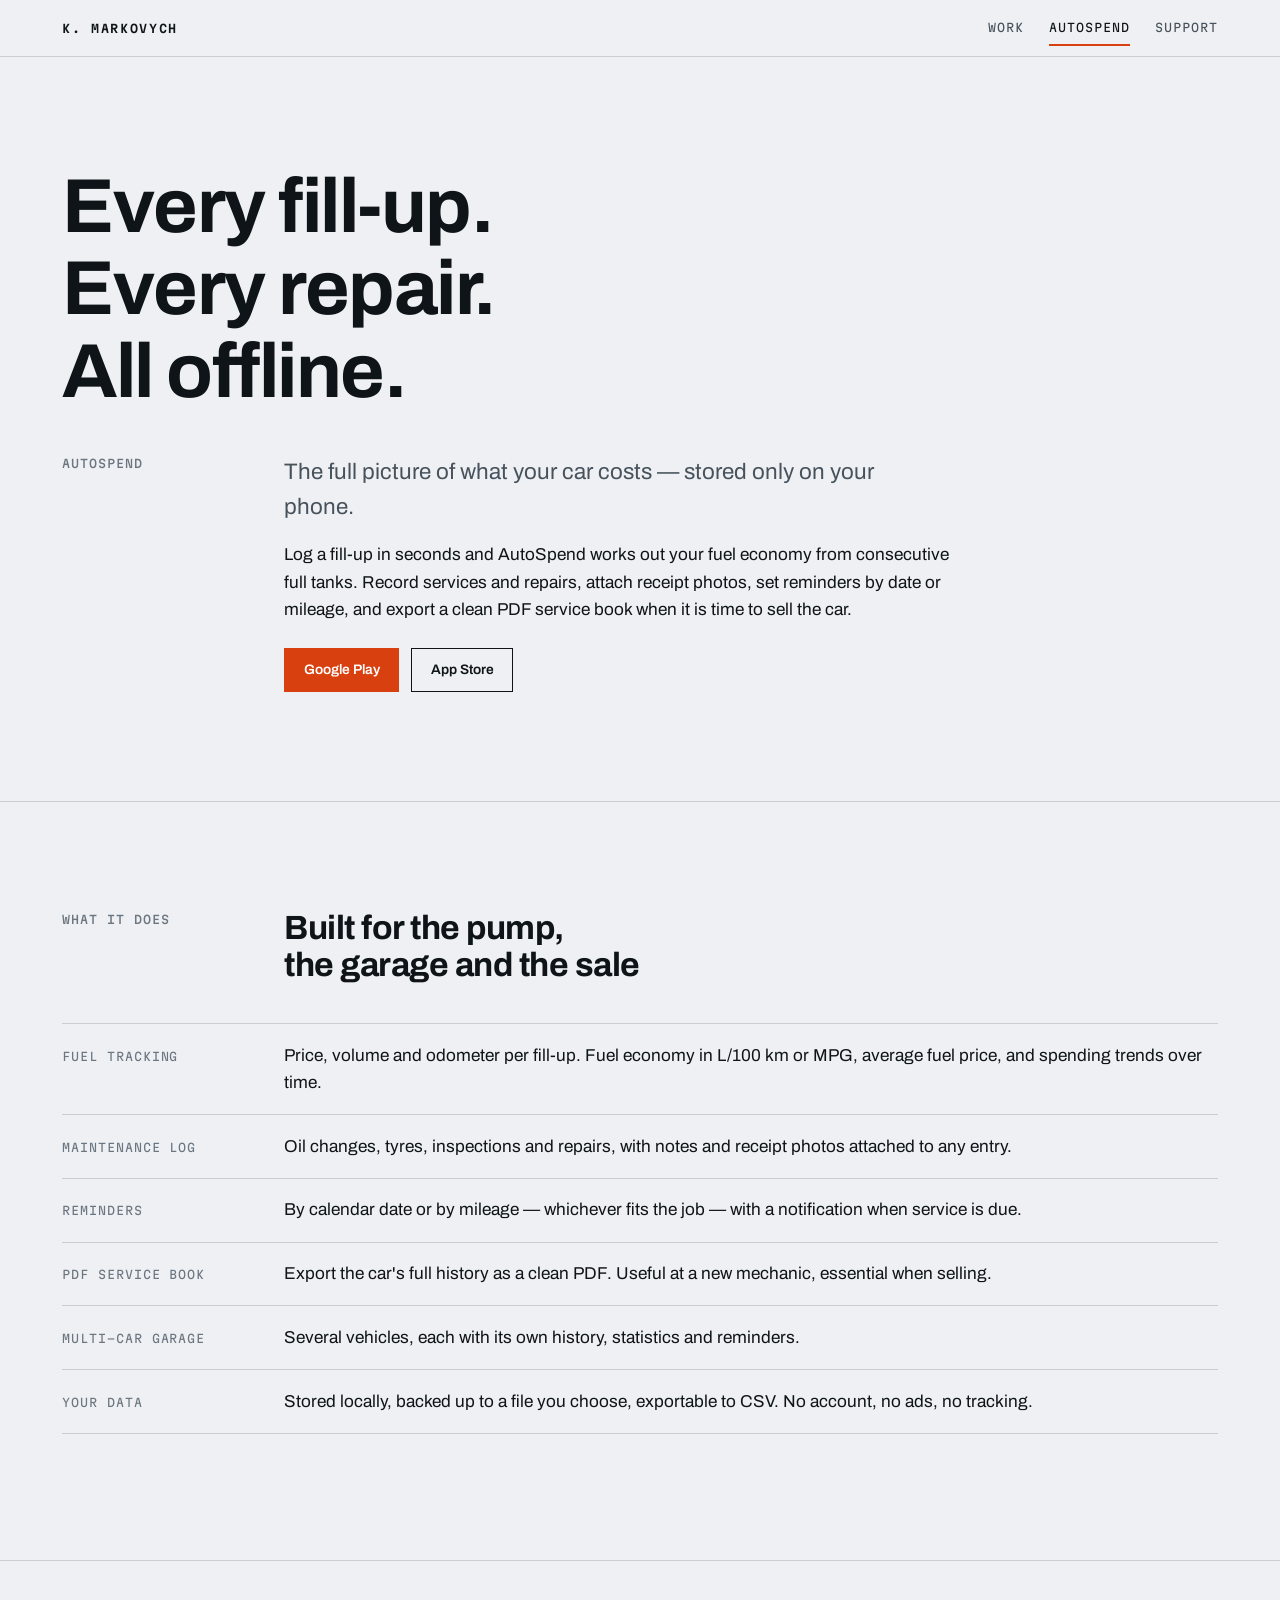
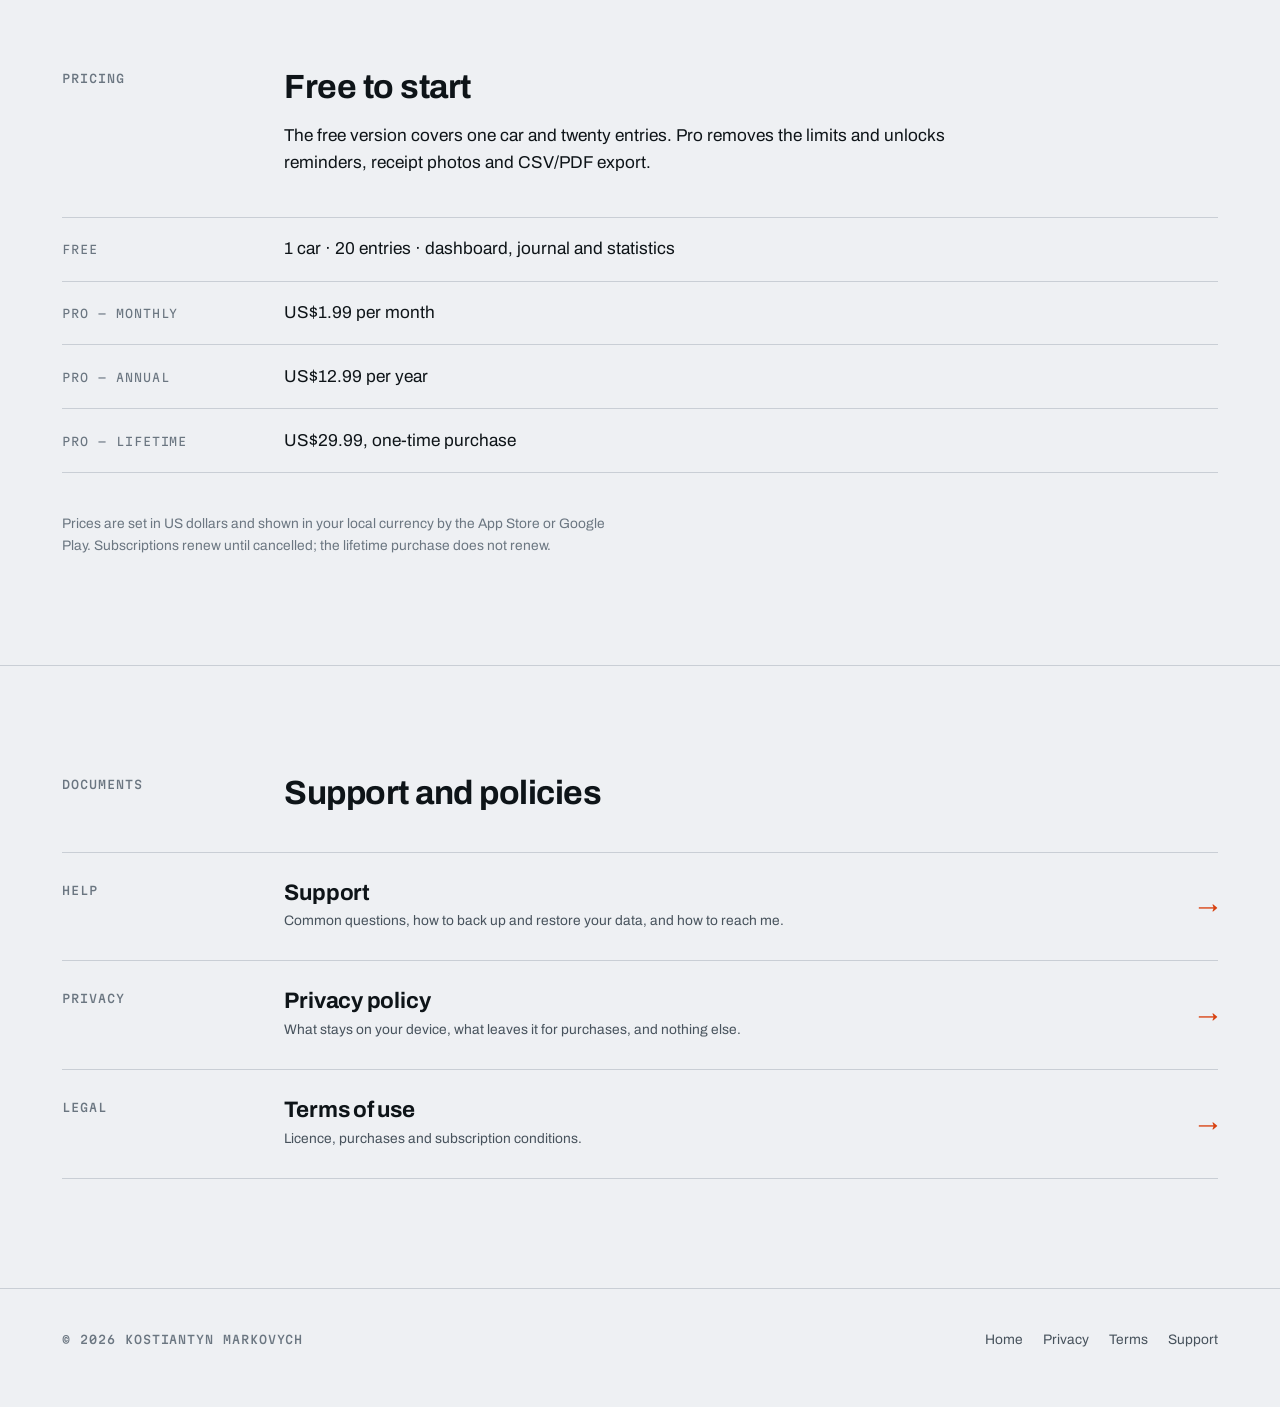
==== autospend/index.html @ b4be246a "feat: kmarkovych.com — сайт на GitHub Pages Дизайн-система «Datasheet» (assets/site.css), головна з " ====
<!doctype html>
<html lang="en">
<head>
<meta charset="utf-8">
<meta name="viewport" content="width=device-width, initial-scale=1">
<title>AutoSpend — offline car maintenance log</title>
<meta name="description" content="Log fuel, service and repairs offline. Fuel economy, reminders by date or mileage, receipt photos and a PDF service book. No account, no ads.">
<link rel="canonical" href="https://kmarkovych.com/autospend/">
<meta property="og:title" content="AutoSpend — offline car maintenance log">
<meta property="og:description" content="Fuel economy, service reminders and a PDF service book. Everything stays on your device.">
<meta property="og:type" content="website">
<meta property="og:url" content="https://kmarkovych.com/autospend/">
<link rel="preconnect" href="https://fonts.googleapis.com">
<link rel="preconnect" href="https://fonts.gstatic.com" crossorigin>
<link href="https://fonts.googleapis.com/css2?family=Archivo:wght@400;600;700&family=Martian+Mono:wght@500;600&display=swap" rel="stylesheet">
<link rel="icon" href="/assets/favicon.svg" type="image/svg+xml">
<link rel="stylesheet" href="/assets/site.css">
</head>
<body>
<a class="skip" href="#main">Skip to content</a>

<header class="site-head">
  <div class="wrap">
    <a class="brand" href="/">K. Markovych</a>
    <nav class="site-nav" aria-label="Main">
      <a href="/#work">Work</a>
      <a href="/autospend/" aria-current="page">AutoSpend</a>
      <a href="/autospend/support/">Support</a>
    </nav>
  </div>
</header>

<main id="main">
  <section aria-labelledby="intro">
    <div class="wrap stack-lg">
      <h1 id="intro">Every fill-up.<br>Every repair.<br>All offline.</h1>
      <div class="row">
        <p class="mono">AutoSpend</p>
        <div class="stack">
          <p class="lede">The full picture of what your car costs — stored only on your phone.</p>
          <p>Log a fill-up in seconds and AutoSpend works out your fuel economy from consecutive full tanks. Record services and repairs, attach receipt photos, set reminders by date or mileage, and export a clean PDF service book when it is time to sell the car.</p>
          <div class="btns" style="margin-top:1.5rem">
            <a class="btn btn--signal" href="https://play.google.com/store/apps/details?id=com.kmarkovych.autospend">Google Play</a>
            <a class="btn" href="https://apps.apple.com/app/id6759174528">App Store</a>
          </div>
        </div>
      </div>
    </div>
  </section>

  <section aria-labelledby="feat-h">
    <div class="wrap stack-lg">
      <div class="row">
        <p class="mono">What it does</p>
        <h2 id="feat-h">Built for the pump,<br>the garage and the sale</h2>
      </div>
      <dl class="spec">
        <div>
          <dt>Fuel tracking</dt>
          <dd>Price, volume and odometer per fill-up. Fuel economy in L/100 km or MPG, average fuel price, and spending trends over time.</dd>
        </div>
        <div>
          <dt>Maintenance log</dt>
          <dd>Oil changes, tyres, inspections and repairs, with notes and receipt photos attached to any entry.</dd>
        </div>
        <div>
          <dt>Reminders</dt>
          <dd>By calendar date or by mileage — whichever fits the job — with a notification when service is due.</dd>
        </div>
        <div>
          <dt>PDF service book</dt>
          <dd>Export the car's full history as a clean PDF. Useful at a new mechanic, essential when selling.</dd>
        </div>
        <div>
          <dt>Multi-car garage</dt>
          <dd>Several vehicles, each with its own history, statistics and reminders.</dd>
        </div>
        <div>
          <dt>Your data</dt>
          <dd>Stored locally, backed up to a file you choose, exportable to CSV. No account, no ads, no tracking.</dd>
        </div>
      </dl>
    </div>
  </section>

  <section aria-labelledby="price-h">
    <div class="wrap stack-lg">
      <div class="row">
        <p class="mono">Pricing</p>
        <div class="stack">
          <h2 id="price-h">Free to start</h2>
          <p>The free version covers one car and twenty entries. Pro removes the limits and unlocks reminders, receipt photos and CSV/PDF export.</p>
        </div>
      </div>
      <dl class="spec">
        <div><dt>Free</dt><dd>1 car · 20 entries · dashboard, journal and statistics</dd></div>
        <div><dt>Pro — monthly</dt><dd>US$1.99 per month</dd></div>
        <div><dt>Pro — annual</dt><dd>US$12.99 per year</dd></div>
        <div><dt>Pro — lifetime</dt><dd>US$29.99, one-time purchase</dd></div>
      </dl>
      <p style="color:var(--ink-3);font-size:var(--text-sm)">Prices are set in US dollars and shown in your local currency by the App Store or Google Play. Subscriptions renew until cancelled; the lifetime purchase does not renew.</p>
    </div>
  </section>

  <section aria-labelledby="links-h">
    <div class="wrap stack-lg">
      <div class="row">
        <p class="mono">Documents</p>
        <h2 id="links-h">Support and policies</h2>
      </div>
      <div>
        <a class="entry" href="/autospend/support/">
          <span class="mono">Help</span>
          <span><h3>Support</h3><p>Common questions, how to back up and restore your data, and how to reach me.</p></span>
          <span class="go" aria-hidden="true">→</span>
        </a>
        <a class="entry" href="/autospend/privacy/">
          <span class="mono">Privacy</span>
          <span><h3>Privacy policy</h3><p>What stays on your device, what leaves it for purchases, and nothing else.</p></span>
          <span class="go" aria-hidden="true">→</span>
        </a>
        <a class="entry" href="/autospend/terms/">
          <span class="mono">Legal</span>
          <span><h3>Terms of use</h3><p>Licence, purchases and subscription conditions.</p></span>
          <span class="go" aria-hidden="true">→</span>
        </a>
      </div>
    </div>
  </section>
</main>

<footer class="site-foot">
  <div class="wrap">
    <p class="mono">© 2026 Kostiantyn Markovych</p>
    <nav aria-label="Footer">
      <a href="/">Home</a>
      <a href="/autospend/privacy/">Privacy</a>
      <a href="/autospend/terms/">Terms</a>
      <a href="/autospend/support/">Support</a>
    </nav>
  </div>
</footer>
</body>
</html>
---- assets/site.css ----
/*
  kmarkovych.com — «Datasheet»: технічний специфікаційний аркуш.
  Строга сітка, хайрлайни замість карток, моно-мітки для метаданих,
  один сигнальний акцент. Токени — тут, сторінки лише композують.
*/

:root {
  /* Ground / ink: холодний технічний папір, не крем */
  --paper: #eef0f3;
  --paper-2: #e5e8ec;
  --ink: #0e1418;
  --ink-2: #47525c;
  --ink-3: #6b7681;
  --rule: #c9ced5;
  --rule-strong: #9aa3ad;
  --signal: #d8410f;
  --signal-ink: #ffffff;

  --measure: 68ch;
  --gap: clamp(1rem, 0.6rem + 1.6vw, 2rem);
  --pad-x: clamp(1.25rem, 0.5rem + 3vw, 4rem);
  --section: clamp(3.5rem, 2rem + 6vw, 7rem);

  --text-xs: 0.72rem;
  --text-sm: 0.86rem;
  --text-base: clamp(1rem, 0.96rem + 0.2vw, 1.075rem);
  --text-lg: clamp(1.15rem, 1rem + 0.6vw, 1.4rem);
  --text-h2: clamp(1.5rem, 1.2rem + 1.4vw, 2.1rem);
  --text-h1: clamp(2.15rem, 1.1rem + 4.6vw, 5rem);

  --dur: 180ms;
  --ease: cubic-bezier(0.16, 1, 0.3, 1);

  color-scheme: light dark;
}

@media (prefers-color-scheme: dark) {
  :root {
    --paper: #0d1114;
    --paper-2: #141a1f;
    --ink: #e8ecef;
    --ink-2: #a3adb6;
    --ink-3: #7d8791;
    --rule: #2a3238;
    --rule-strong: #3d474f;
    --signal: #ff5a24;
  }
}

*, *::before, *::after { box-sizing: border-box; }

html { -webkit-text-size-adjust: 100%; }

body {
  margin: 0;
  overflow-wrap: break-word;
  background: var(--paper);
  color: var(--ink);
  font-family: Archivo, "Helvetica Neue", Arial, sans-serif;
  font-size: var(--text-base);
  line-height: 1.6;
  font-synthesis-weight: none;
}

/* Браузерні поверхні теж належать системі */
::selection { background: var(--signal); color: var(--signal-ink); }
:focus-visible {
  outline: 2px solid var(--signal);
  outline-offset: 3px;
}
::-webkit-scrollbar { width: 12px; height: 12px; }
::-webkit-scrollbar-track { background: var(--paper-2); }
::-webkit-scrollbar-thumb { background: var(--rule-strong); }

a { color: inherit; text-underline-offset: 0.22em; text-decoration-thickness: 1px; }
a:hover { text-decoration-color: var(--signal); }

img { max-width: 100%; height: auto; display: block; }

.wrap {
  width: min(100%, 78rem);
  margin-inline: auto;
  padding-inline: var(--pad-x);
}

.mono {
  font-family: "Martian Mono", ui-monospace, SFMono-Regular, Menlo, monospace;
  font-size: var(--text-xs);
  letter-spacing: 0.08em;
  text-transform: uppercase;
  color: var(--ink-3);
  font-weight: 500;
}

/* ── Шапка ──────────────────────────────────────────────── */
.site-head {
  border-bottom: 1px solid var(--rule);
  position: sticky;
  top: 0;
  background: color-mix(in srgb, var(--paper) 88%, transparent);
  backdrop-filter: blur(8px);
  z-index: 10;
}
.site-head .wrap {
  display: flex;
  align-items: center;
  justify-content: space-between;
  flex-wrap: wrap;
  gap: 0.5rem var(--gap);
  min-height: 3.5rem;
  padding-block: 0.5rem;
}
.brand {
  font-family: "Martian Mono", ui-monospace, monospace;
  font-size: var(--text-xs);
  letter-spacing: 0.14em;
  text-transform: uppercase;
  text-decoration: none;
  font-weight: 600;
  color: var(--ink);
}
.site-nav { display: flex; flex-wrap: wrap; gap: 0.25rem clamp(0.75rem, 2vw, 1.75rem); min-width: 0; }
.site-nav a {
  font-family: "Martian Mono", ui-monospace, monospace;
  font-size: var(--text-xs);
  letter-spacing: 0.08em;
  text-transform: uppercase;
  text-decoration: none;
  color: var(--ink-2);
  padding-block: 0.5rem;
  border-bottom: 2px solid transparent;
  white-space: nowrap;
  transition: color var(--dur) var(--ease), border-color var(--dur) var(--ease);
}
.site-nav a:hover,
.site-nav a[aria-current="page"] { color: var(--ink); border-bottom-color: var(--signal); }

/* ── Типографіка сторінок ───────────────────────────────── */
h1, h2, h3 { line-height: 1.08; letter-spacing: -0.02em; margin: 0; font-weight: 700; }
h1 { font-size: var(--text-h1); }
h2 { font-size: var(--text-h2); letter-spacing: -0.015em; }
h3 { font-size: var(--text-lg); letter-spacing: -0.01em; }

p { margin: 0; max-width: var(--measure); }
.lede { font-size: var(--text-lg); color: var(--ink-2); max-width: 46ch; }

main section { padding-block: var(--section); border-bottom: 1px solid var(--rule); }
main section:last-of-type { border-bottom: 0; }

/* Заголовок секції: мітка ліворуч, зміст праворуч (datasheet-рядок) */
.row {
  display: grid;
  min-width: 0;
  grid-template-columns: minmax(0, 12rem) minmax(0, 1fr);
  gap: var(--gap);
  align-items: start;
}
@media (max-width: 46rem) { .row { grid-template-columns: 1fr; gap: 0.75rem; } }

.stack > * + * { margin-top: 1rem; }
.stack-lg > * + * { margin-top: 2.5rem; }

/* ── Специфікаційна таблиця (замість карткової сітки) ───── */
.spec { border-top: 1px solid var(--rule); }
.spec > div {
  display: grid;
  grid-template-columns: minmax(0, 12rem) minmax(0, 1fr);
  gap: var(--gap);
  padding-block: 1.1rem;
  border-bottom: 1px solid var(--rule);
  align-items: baseline;
}
@media (max-width: 46rem) {
  .spec > div { grid-template-columns: 1fr; gap: 0.35rem; padding-block: 0.9rem; }
}
.spec dt, .spec .k {
  font-family: "Martian Mono", ui-monospace, monospace;
  font-size: var(--text-xs);
  letter-spacing: 0.08em;
  text-transform: uppercase;
  color: var(--ink-3);
  margin: 0;
}
.spec dd, .spec .v { margin: 0; color: var(--ink); }

/* ── Проєкти: рядки-записи, не картки ───────────────────── */
.entry {
  display: grid;
  grid-template-columns: minmax(0, 12rem) minmax(0, 1fr) auto;
  gap: var(--gap);
  padding-block: 1.75rem;
  border-bottom: 1px solid var(--rule);
  align-items: start;
  text-decoration: none;
  transition: background var(--dur) var(--ease);
}
.entry:hover { background: var(--paper-2); }
.entry:first-of-type { border-top: 1px solid var(--rule); }
.entry h3 { margin-bottom: 0.35rem; }
.entry p { color: var(--ink-2); font-size: var(--text-sm); }
.entry .go { align-self: center; color: var(--signal); font-size: 1.25rem; line-height: 1; }
@media (max-width: 46rem) {
  .entry { grid-template-columns: 1fr auto; }
  .entry .mono { grid-column: 1 / -1; }
}

.status {
  display: inline-block;
  font-family: "Martian Mono", ui-monospace, monospace;
  font-size: var(--text-xs);
  letter-spacing: 0.08em;
  text-transform: uppercase;
  padding: 0.15rem 0.5rem;
  border: 1px solid var(--rule-strong);
  color: var(--ink-2);
}
.status--live { border-color: var(--signal); color: var(--signal); }

/* ── Кнопки ─────────────────────────────────────────────── */
.btn {
  display: inline-flex;
  align-items: center;
  gap: 0.5rem;
  min-height: 2.75rem;
  padding: 0.6rem 1.15rem;
  border: 1px solid var(--ink);
  color: var(--ink);
  text-decoration: none;
  font-weight: 600;
  font-size: var(--text-sm);
  transition: background var(--dur) var(--ease), color var(--dur) var(--ease),
    border-color var(--dur) var(--ease);
}
.btn:hover { background: var(--ink); color: var(--paper); }
.btn--signal { background: var(--signal); border-color: var(--signal); color: var(--signal-ink); }
.btn--signal:hover { background: transparent; color: var(--signal); }
.btns { display: flex; flex-wrap: wrap; gap: 0.75rem; }

/* ── Юридичні сторінки ──────────────────────────────────── */
.legal { padding-block: var(--section); }
.legal h2 {
  margin-top: 2.75rem;
  padding-top: 1.5rem;
  border-top: 1px solid var(--rule);
}
.legal h3 { margin-top: 1.75rem; }
.legal p, .legal li { color: var(--ink-2); max-width: var(--measure); }
.legal p + p, .legal h3 + p, .legal h2 + p { margin-top: 0.85rem; }
.legal ul { margin: 0.85rem 0 0; padding-left: 1.1rem; }
.legal li + li { margin-top: 0.4rem; }
.legal strong { color: var(--ink); }
.lang-nav { display: flex; gap: 0.75rem; margin-top: 1.5rem; }

/* ── Підвал ─────────────────────────────────────────────── */
.site-foot {
  border-top: 1px solid var(--rule);
  padding-block: 2.5rem 3.5rem;
}
.site-foot .wrap {
  display: flex;
  flex-wrap: wrap;
  gap: var(--gap);
  justify-content: space-between;
  align-items: baseline;
}
.site-foot nav { display: flex; flex-wrap: wrap; gap: 1.25rem; }
.site-foot a { color: var(--ink-2); text-decoration: none; font-size: var(--text-sm); }
.site-foot a:hover { color: var(--ink); text-decoration: underline; }

.skip {
  position: absolute;
  left: -9999px;
}
.skip:focus {
  left: 1rem;
  top: 1rem;
  z-index: 20;
  background: var(--signal);
  color: var(--signal-ink);
  padding: 0.6rem 1rem;
}

@media (prefers-reduced-motion: reduce) {
  * { animation: none !important; transition: none !important; }
}
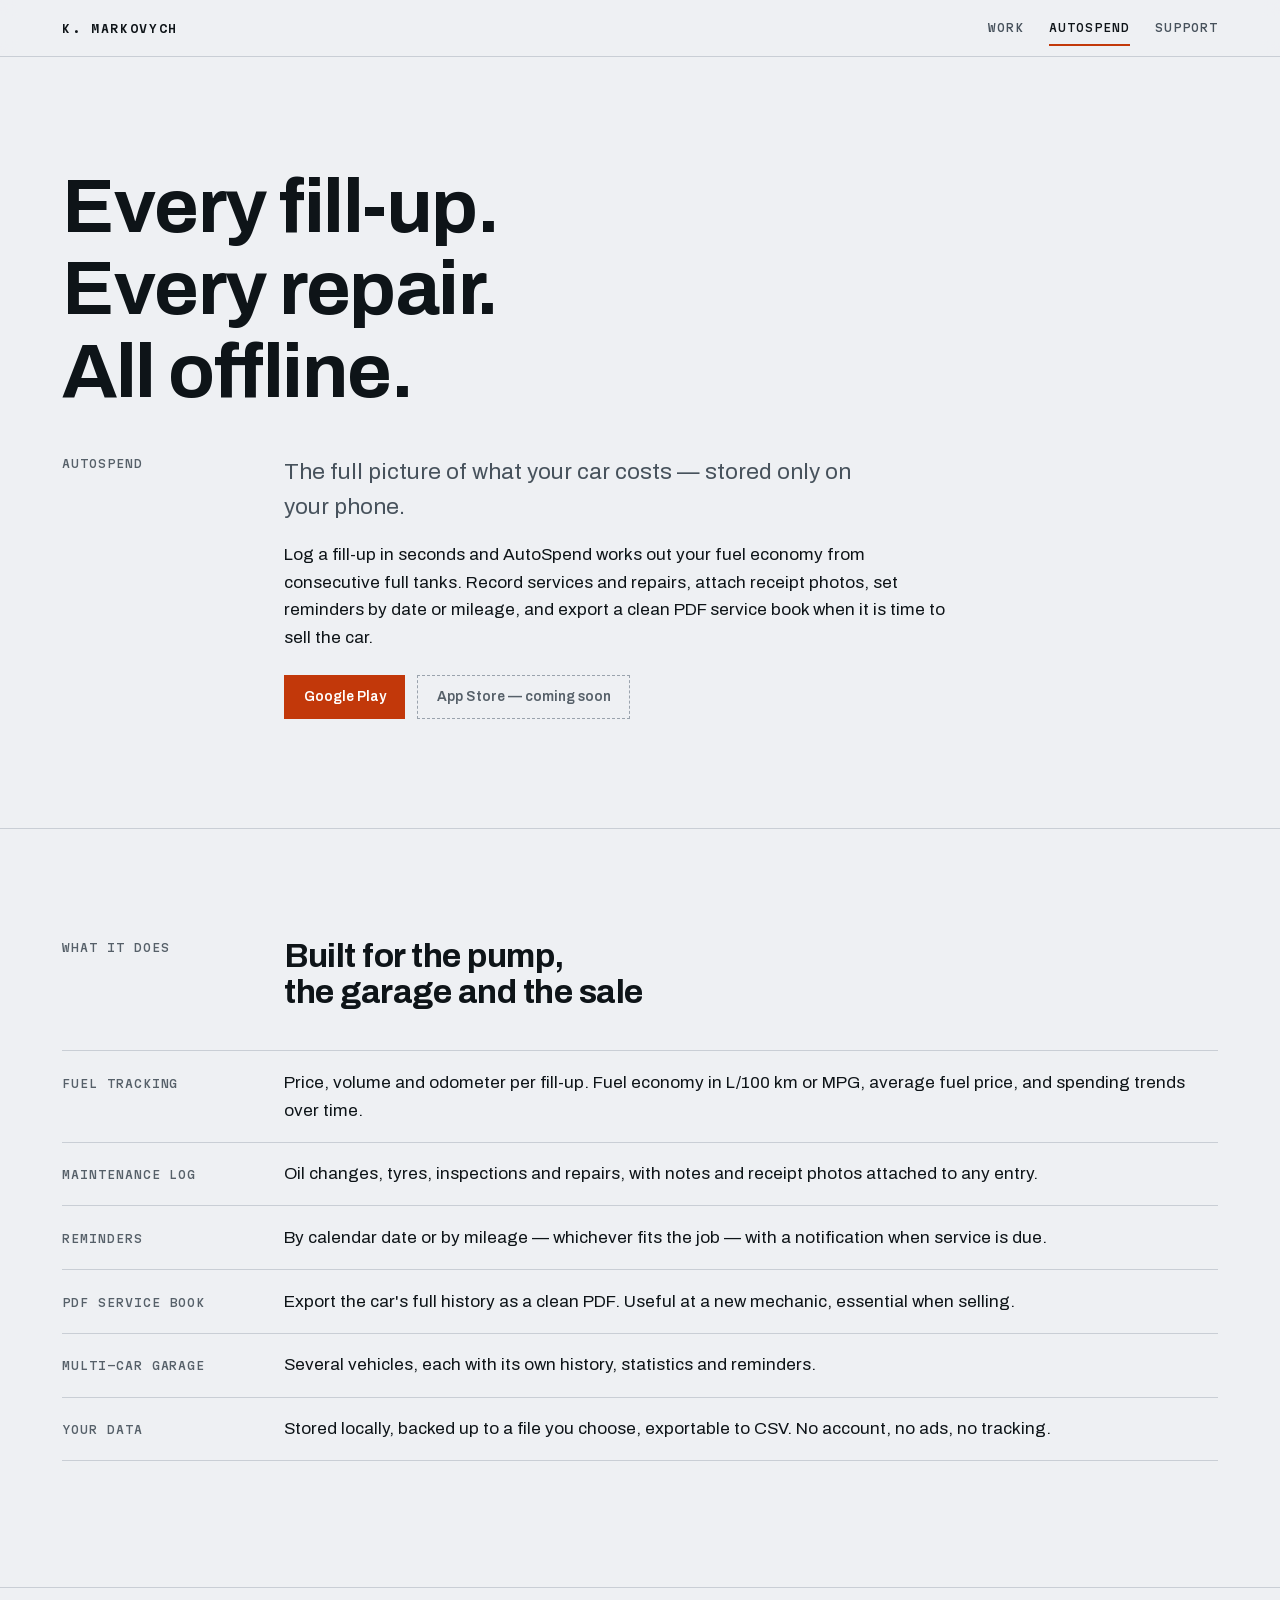
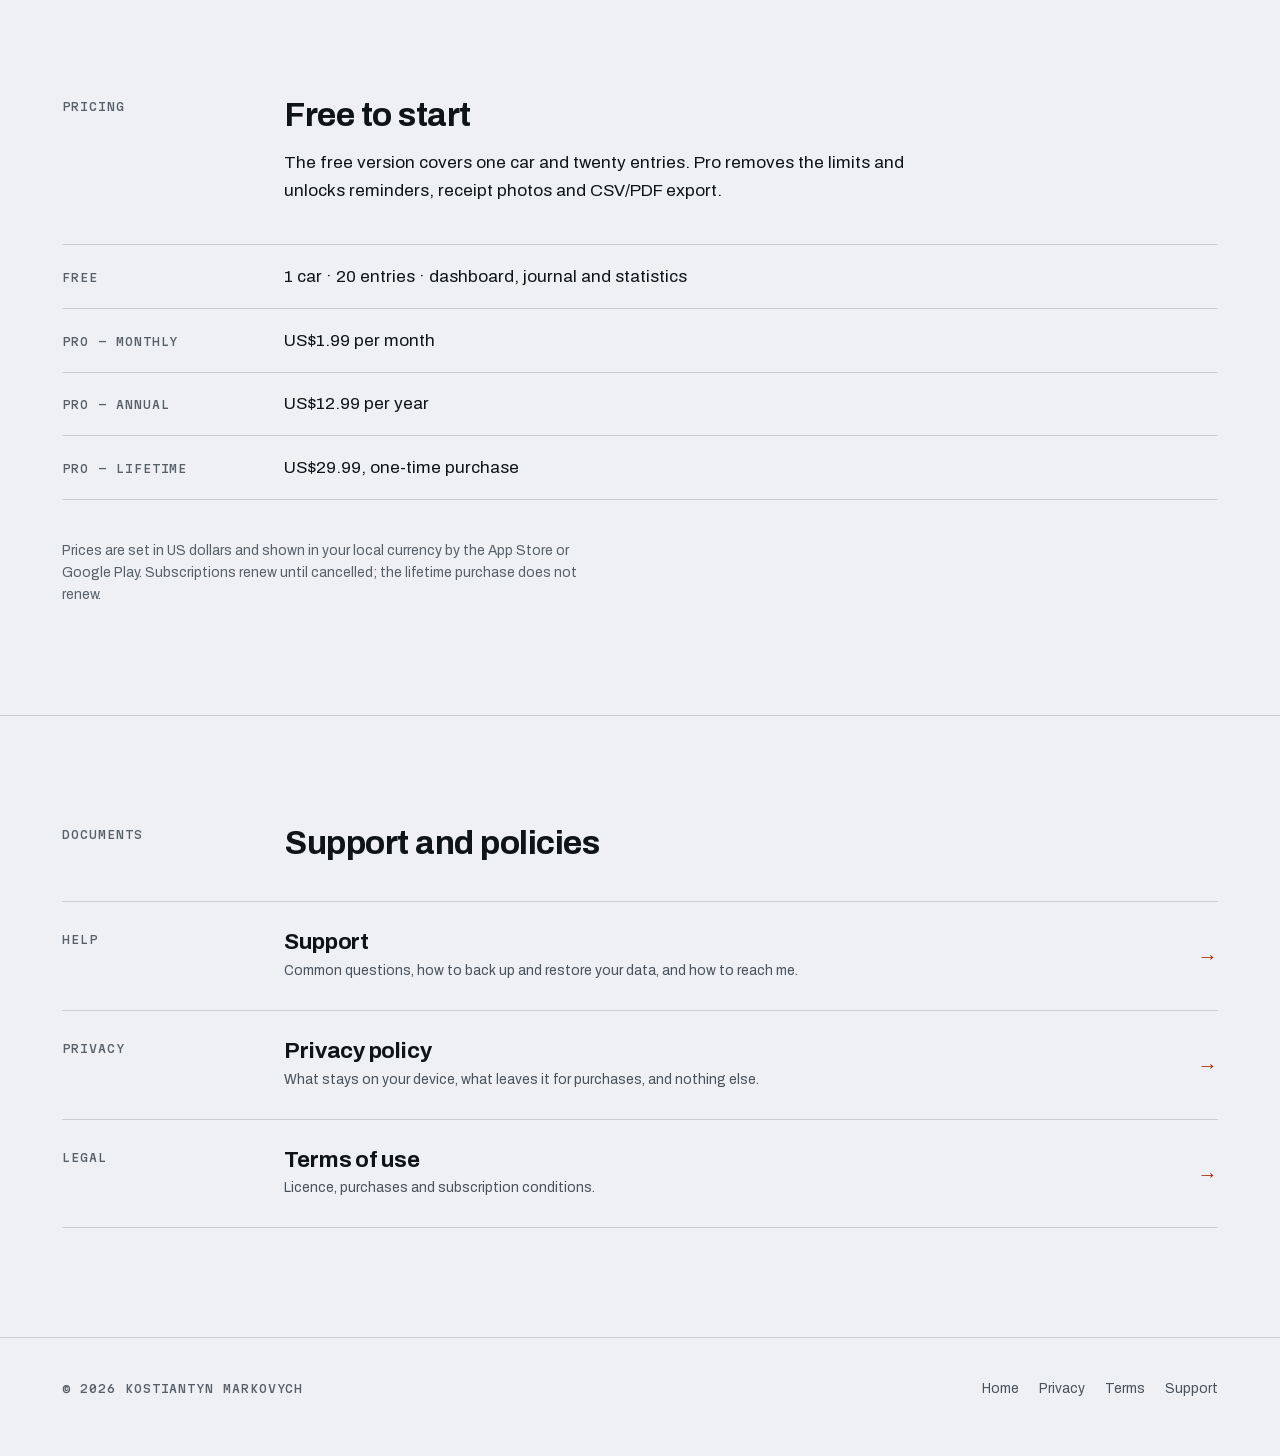
==== commit 37d34c60: "fix: 12 знахідок рев'ю — чесний статус платформ, мінімальні умови Apple EULA, контраст AA в обох тем" ====
--- a/autospend/index.html
+++ b/autospend/index.html
@@ -10,10 +10,15 @@
 <meta property="og:description" content="Fuel economy, service reminders and a PDF service book. Everything stays on your device.">
 <meta property="og:type" content="website">
 <meta property="og:url" content="https://kmarkovych.com/autospend/">
-<link rel="preconnect" href="https://fonts.googleapis.com">
-<link rel="preconnect" href="https://fonts.gstatic.com" crossorigin>
-<link href="https://fonts.googleapis.com/css2?family=Archivo:wght@400;600;700&family=Martian+Mono:wght@500;600&display=swap" rel="stylesheet">
+<meta property="og:image" content="https://kmarkovych.com/assets/og-image.png">
+<meta property="og:image:width" content="1200">
+<meta property="og:image:height" content="630">
+<meta name="twitter:card" content="summary_large_image">
+<link rel="preload" href="/assets/fonts/archivo-400-latin.woff2" as="font" type="font/woff2" crossorigin>
+<link rel="preload" href="/assets/fonts/archivo-700-latin.woff2" as="font" type="font/woff2" crossorigin>
 <link rel="icon" href="/assets/favicon.svg" type="image/svg+xml">
+<link rel="icon" href="/assets/favicon-32.png" sizes="32x32" type="image/png">
+<link rel="apple-touch-icon" href="/assets/apple-touch-icon.png">
 <link rel="stylesheet" href="/assets/site.css">
 </head>
 <body>
@@ -41,7 +46,7 @@
           <p>Log a fill-up in seconds and AutoSpend works out your fuel economy from consecutive full tanks. Record services and repairs, attach receipt photos, set reminders by date or mileage, and export a clean PDF service book when it is time to sell the car.</p>
           <div class="btns" style="margin-top:1.5rem">
             <a class="btn btn--signal" href="https://play.google.com/store/apps/details?id=com.kmarkovych.autospend">Google Play</a>
-            <a class="btn" href="https://apps.apple.com/app/id6759174528">App Store</a>
+            <span class="btn btn--muted" aria-disabled="true">App Store — coming soon</span>
           </div>
         </div>
       </div>
--- a/assets/site.css
+++ b/assets/site.css
@@ -10,11 +10,13 @@
   --paper-2: #e5e8ec;
   --ink: #0e1418;
   --ink-2: #47525c;
-  --ink-3: #6b7681;
+  --ink-3: #566069;
   --rule: #c9ced5;
   --rule-strong: #9aa3ad;
-  --signal: #d8410f;
+  --signal: #c2380a;
   --signal-ink: #ffffff;
+  /* Текст сигнальним кольором на паперi (дрiбний кегль) — темнiший вiдтiнок */
+  --signal-text: #a72f08;
 
   --measure: 68ch;
   --gap: clamp(1rem, 0.6rem + 1.6vw, 2rem);
@@ -43,8 +45,94 @@
     --ink-3: #7d8791;
     --rule: #2a3238;
     --rule-strong: #3d474f;
-    --signal: #ff5a24;
+    --signal: #ff6a37;
+    --signal-ink: #180800;
+    --signal-text: #ff8757;
   }
+}
+
+/* Шрифти самохостовані: жодних запитів до Google (сайт із privacy-позицією
+   не має зливати IP відвідувачів третій стороні). Латиниця — Archivo,
+   кирилиця — Golos Text під тим самим сімейством; моно — Martian Mono. */
+@font-face {
+  font-family: 'Site Sans';
+  font-style: normal;
+  font-weight: 400;
+  font-display: swap;
+  src: url('/assets/fonts/archivo-400-latin.woff2') format('woff2');
+  unicode-range: U+0000-00FF, U+0131, U+0152-0153, U+02BB-02BC, U+02C6, U+02DA, U+02DC, U+0304, U+0308, U+0329, U+2000-206F, U+20AC, U+2122, U+2191, U+2193, U+2212, U+2215, U+FEFF, U+FFFD;
+}
+@font-face {
+  font-family: 'Site Sans';
+  font-style: normal;
+  font-weight: 600;
+  font-display: swap;
+  src: url('/assets/fonts/archivo-600-latin.woff2') format('woff2');
+  unicode-range: U+0000-00FF, U+0131, U+0152-0153, U+02BB-02BC, U+02C6, U+02DA, U+02DC, U+0304, U+0308, U+0329, U+2000-206F, U+20AC, U+2122, U+2191, U+2193, U+2212, U+2215, U+FEFF, U+FFFD;
+}
+@font-face {
+  font-family: 'Site Sans';
+  font-style: normal;
+  font-weight: 700;
+  font-display: swap;
+  src: url('/assets/fonts/archivo-700-latin.woff2') format('woff2');
+  unicode-range: U+0000-00FF, U+0131, U+0152-0153, U+02BB-02BC, U+02C6, U+02DA, U+02DC, U+0304, U+0308, U+0329, U+2000-206F, U+20AC, U+2122, U+2191, U+2193, U+2212, U+2215, U+FEFF, U+FFFD;
+}
+@font-face {
+  font-family: 'Site Sans';
+  font-style: normal;
+  font-weight: 400;
+  font-display: swap;
+  src: url('/assets/fonts/archivo-400-latin-ext.woff2') format('woff2');
+  unicode-range: U+0100-02BA, U+02BD-02C5, U+02C7-02CC, U+02CE-02D7, U+02DD-02FF, U+0304, U+0308, U+0329, U+1D00-1DBF, U+1E00-1E9F, U+1EF2-1EFF, U+2020, U+20A0-20AB, U+20AD-20C0, U+2113, U+2C60-2C7F, U+A720-A7FF;
+}
+@font-face {
+  font-family: 'Site Sans';
+  font-style: normal;
+  font-weight: 700;
+  font-display: swap;
+  src: url('/assets/fonts/archivo-700-latin-ext.woff2') format('woff2');
+  unicode-range: U+0100-02BA, U+02BD-02C5, U+02C7-02CC, U+02CE-02D7, U+02DD-02FF, U+0304, U+0308, U+0329, U+1D00-1DBF, U+1E00-1E9F, U+1EF2-1EFF, U+2020, U+20A0-20AB, U+20AD-20C0, U+2113, U+2C60-2C7F, U+A720-A7FF;
+}
+@font-face {
+  font-family: 'Site Sans';
+  font-style: normal;
+  font-weight: 400;
+  font-display: swap;
+  src: url('/assets/fonts/golos-400-cyr.woff2') format('woff2');
+  unicode-range: U+0301, U+0400-045F, U+0490-0491, U+04B0-04B1, U+2116;
+}
+@font-face {
+  font-family: 'Site Sans';
+  font-style: normal;
+  font-weight: 600;
+  font-display: swap;
+  src: url('/assets/fonts/golos-600-cyr.woff2') format('woff2');
+  unicode-range: U+0301, U+0400-045F, U+0490-0491, U+04B0-04B1, U+2116;
+}
+@font-face {
+  font-family: 'Site Sans';
+  font-style: normal;
+  font-weight: 700;
+  font-display: swap;
+  src: url('/assets/fonts/golos-700-cyr.woff2') format('woff2');
+  unicode-range: U+0301, U+0400-045F, U+0490-0491, U+04B0-04B1, U+2116;
+}
+@font-face {
+  font-family: 'Site Mono';
+  font-style: normal;
+  font-weight: 500;
+  font-display: swap;
+  src: url('/assets/fonts/mono-500-latin.woff2') format('woff2');
+  unicode-range: U+0000-00FF, U+0131, U+0152-0153, U+02BB-02BC, U+02C6, U+02DA, U+02DC, U+0304, U+0308, U+0329, U+2000-206F, U+20AC, U+2122, U+2191, U+2193, U+2212, U+2215, U+FEFF, U+FFFD;
+}
+@font-face {
+  font-family: 'Site Mono';
+  font-style: normal;
+  font-weight: 600;
+  font-display: swap;
+  src: url('/assets/fonts/mono-600-latin.woff2') format('woff2');
+  unicode-range: U+0000-00FF, U+0131, U+0152-0153, U+02BB-02BC, U+02C6, U+02DA, U+02DC, U+0304, U+0308, U+0329, U+2000-206F, U+20AC, U+2122, U+2191, U+2193, U+2212, U+2215, U+FEFF, U+FFFD;
 }
 
 *, *::before, *::after { box-sizing: border-box; }
@@ -56,7 +144,7 @@
   overflow-wrap: break-word;
   background: var(--paper);
   color: var(--ink);
-  font-family: Archivo, "Helvetica Neue", Arial, sans-serif;
+  font-family: 'Site Sans', 'Helvetica Neue', Arial, sans-serif;
   font-size: var(--text-base);
   line-height: 1.6;
   font-synthesis-weight: none;
@@ -84,7 +172,7 @@
 }
 
 .mono {
-  font-family: "Martian Mono", ui-monospace, SFMono-Regular, Menlo, monospace;
+  font-family: 'Site Mono', ui-monospace, SFMono-Regular, Menlo, monospace;
   font-size: var(--text-xs);
   letter-spacing: 0.08em;
   text-transform: uppercase;
@@ -111,7 +199,7 @@
   padding-block: 0.5rem;
 }
 .brand {
-  font-family: "Martian Mono", ui-monospace, monospace;
+  font-family: 'Site Mono', ui-monospace, monospace;
   font-size: var(--text-xs);
   letter-spacing: 0.14em;
   text-transform: uppercase;
@@ -121,7 +209,7 @@
 }
 .site-nav { display: flex; flex-wrap: wrap; gap: 0.25rem clamp(0.75rem, 2vw, 1.75rem); min-width: 0; }
 .site-nav a {
-  font-family: "Martian Mono", ui-monospace, monospace;
+  font-family: 'Site Mono', ui-monospace, monospace;
   font-size: var(--text-xs);
   letter-spacing: 0.08em;
   text-transform: uppercase;
@@ -143,6 +231,8 @@
 
 p { margin: 0; max-width: var(--measure); }
 .lede { font-size: var(--text-lg); color: var(--ink-2); max-width: 46ch; }
+
+[id] { scroll-margin-top: 5rem; }
 
 main section { padding-block: var(--section); border-bottom: 1px solid var(--rule); }
 main section:last-of-type { border-bottom: 0; }
@@ -174,7 +264,7 @@
   .spec > div { grid-template-columns: 1fr; gap: 0.35rem; padding-block: 0.9rem; }
 }
 .spec dt, .spec .k {
-  font-family: "Martian Mono", ui-monospace, monospace;
+  font-family: 'Site Mono', ui-monospace, monospace;
   font-size: var(--text-xs);
   letter-spacing: 0.08em;
   text-transform: uppercase;
@@ -198,7 +288,7 @@
 .entry:first-of-type { border-top: 1px solid var(--rule); }
 .entry h3 { margin-bottom: 0.35rem; }
 .entry p { color: var(--ink-2); font-size: var(--text-sm); }
-.entry .go { align-self: center; color: var(--signal); font-size: 1.25rem; line-height: 1; }
+.entry .go { align-self: center; color: var(--signal-text); font-size: 1.25rem; line-height: 1; }
 @media (max-width: 46rem) {
   .entry { grid-template-columns: 1fr auto; }
   .entry .mono { grid-column: 1 / -1; }
@@ -206,7 +296,7 @@
 
 .status {
   display: inline-block;
-  font-family: "Martian Mono", ui-monospace, monospace;
+  font-family: 'Site Mono', ui-monospace, monospace;
   font-size: var(--text-xs);
   letter-spacing: 0.08em;
   text-transform: uppercase;
@@ -214,7 +304,7 @@
   border: 1px solid var(--rule-strong);
   color: var(--ink-2);
 }
-.status--live { border-color: var(--signal); color: var(--signal); }
+.status--live { border-color: var(--signal); color: var(--signal-text); }
 
 /* ── Кнопки ─────────────────────────────────────────────── */
 .btn {
@@ -233,7 +323,9 @@
 }
 .btn:hover { background: var(--ink); color: var(--paper); }
 .btn--signal { background: var(--signal); border-color: var(--signal); color: var(--signal-ink); }
-.btn--signal:hover { background: transparent; color: var(--signal); }
+.btn--signal:hover { background: transparent; color: var(--signal-text); }
+.btn--muted { border-style: dashed; color: var(--ink-3); border-color: var(--rule-strong); cursor: default; }
+.btn--muted:hover { background: transparent; color: var(--ink-3); }
 .btns { display: flex; flex-wrap: wrap; gap: 0.75rem; }
 
 /* ── Юридичні сторінки ──────────────────────────────────── */
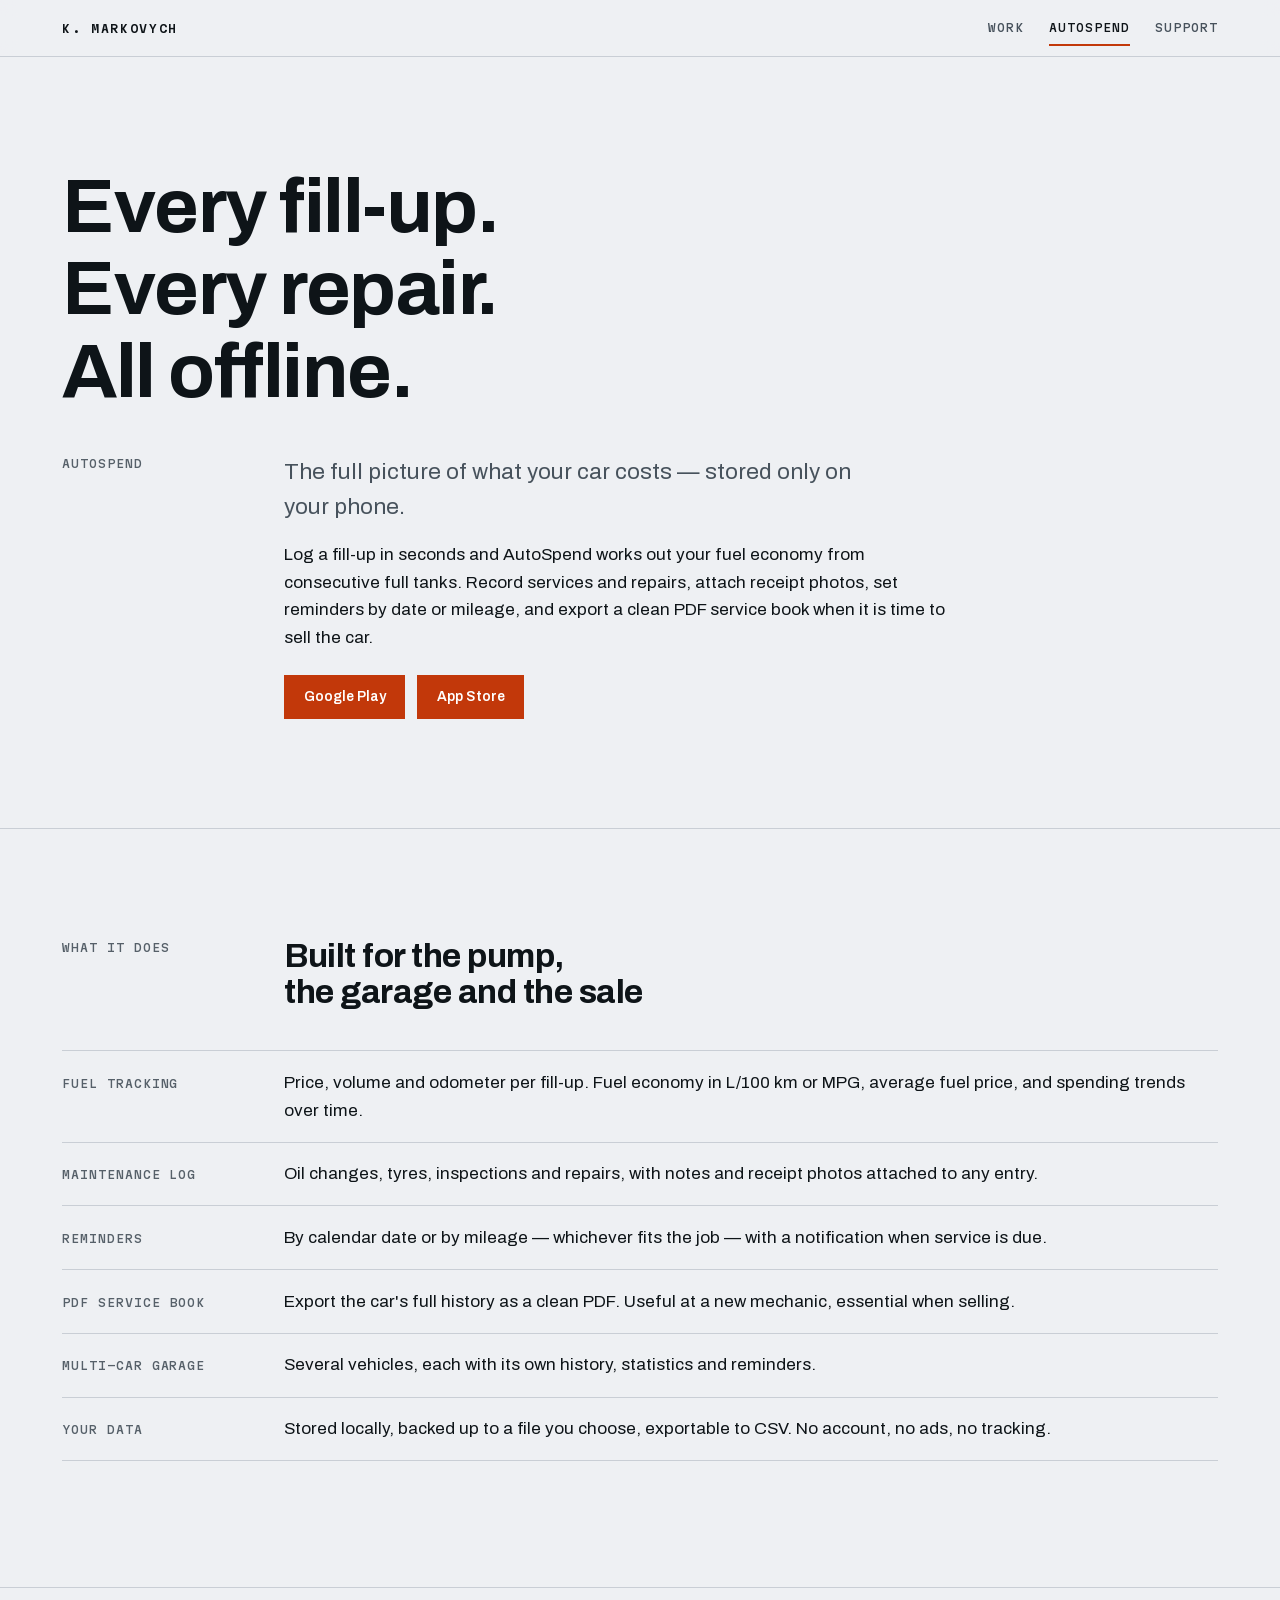
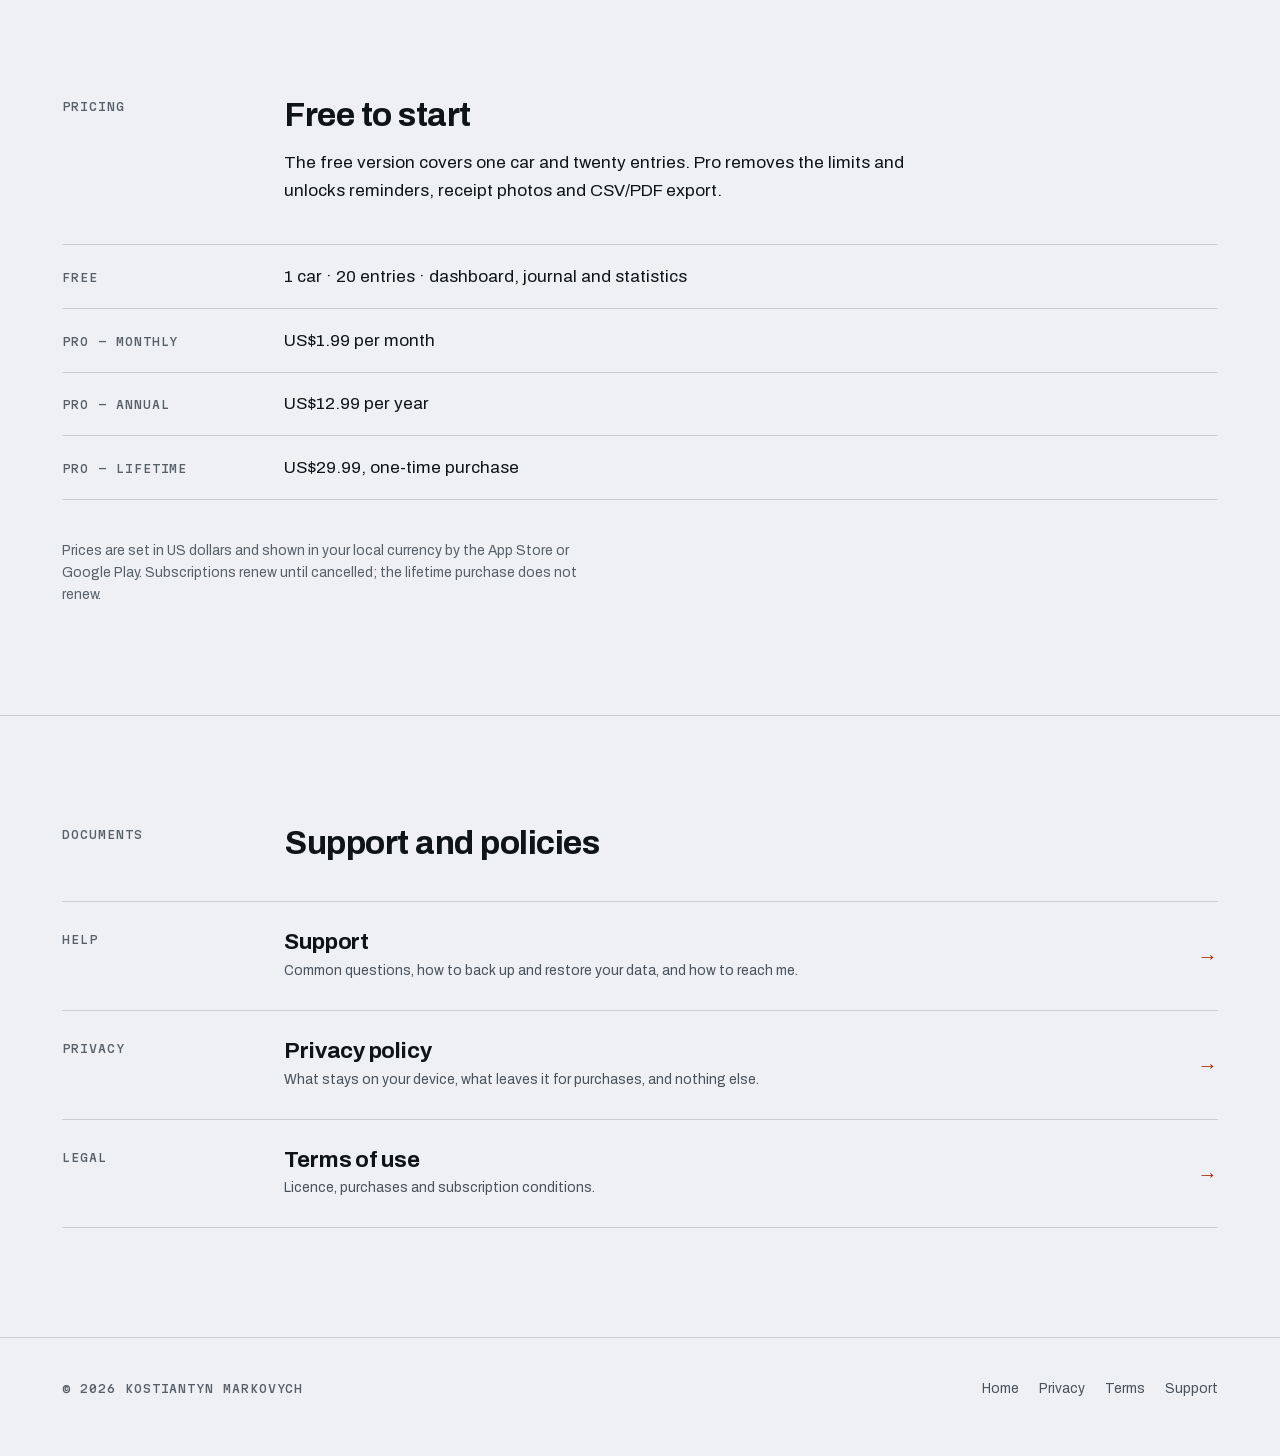
==== commit ce8481c0: "feat(autospend): посилання на App Store замість «coming soon», статус iOS live" ====
--- a/autospend/index.html
+++ b/autospend/index.html
@@ -46,7 +46,7 @@
           <p>Log a fill-up in seconds and AutoSpend works out your fuel economy from consecutive full tanks. Record services and repairs, attach receipt photos, set reminders by date or mileage, and export a clean PDF service book when it is time to sell the car.</p>
           <div class="btns" style="margin-top:1.5rem">
             <a class="btn btn--signal" href="https://play.google.com/store/apps/details?id=com.kmarkovych.autospend">Google Play</a>
-            <span class="btn btn--muted" aria-disabled="true">App Store — coming soon</span>
+            <a class="btn btn--signal" href="https://apps.apple.com/app/id6759174528">App Store</a>
           </div>
         </div>
       </div>
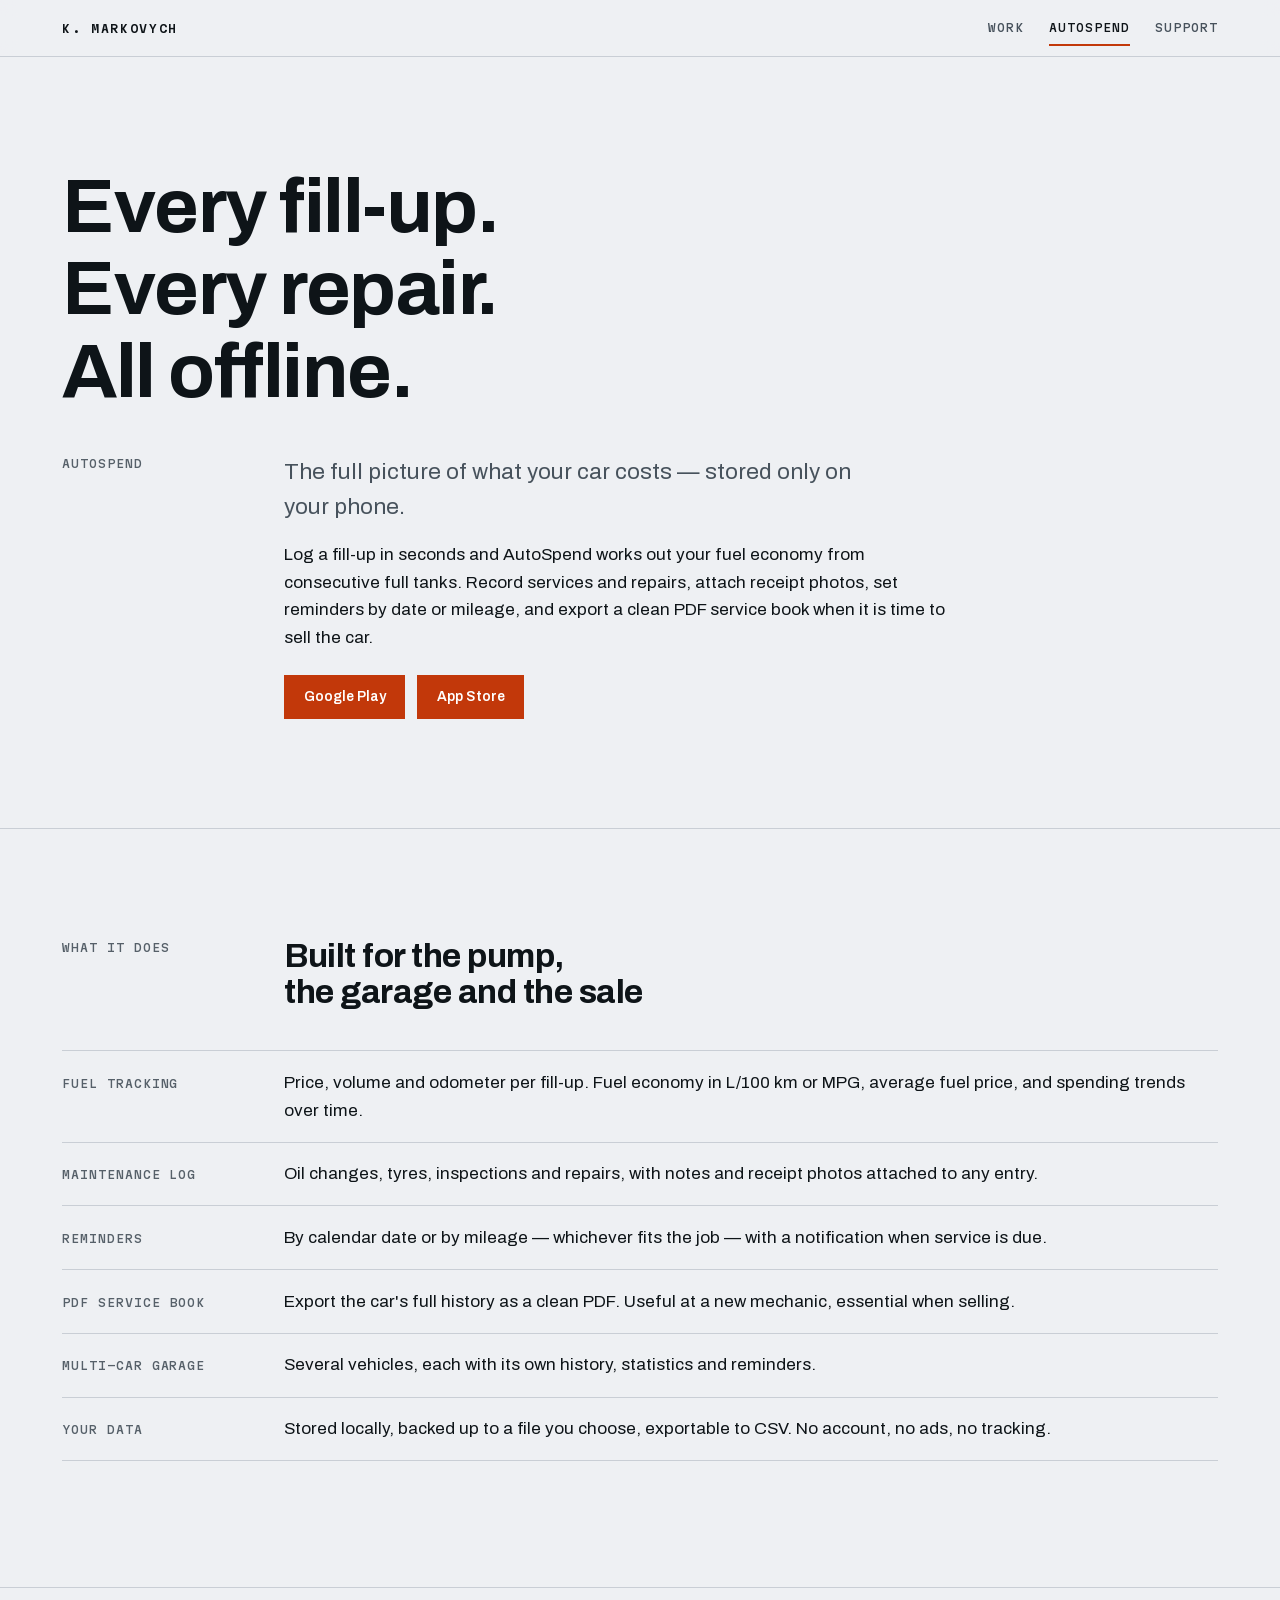
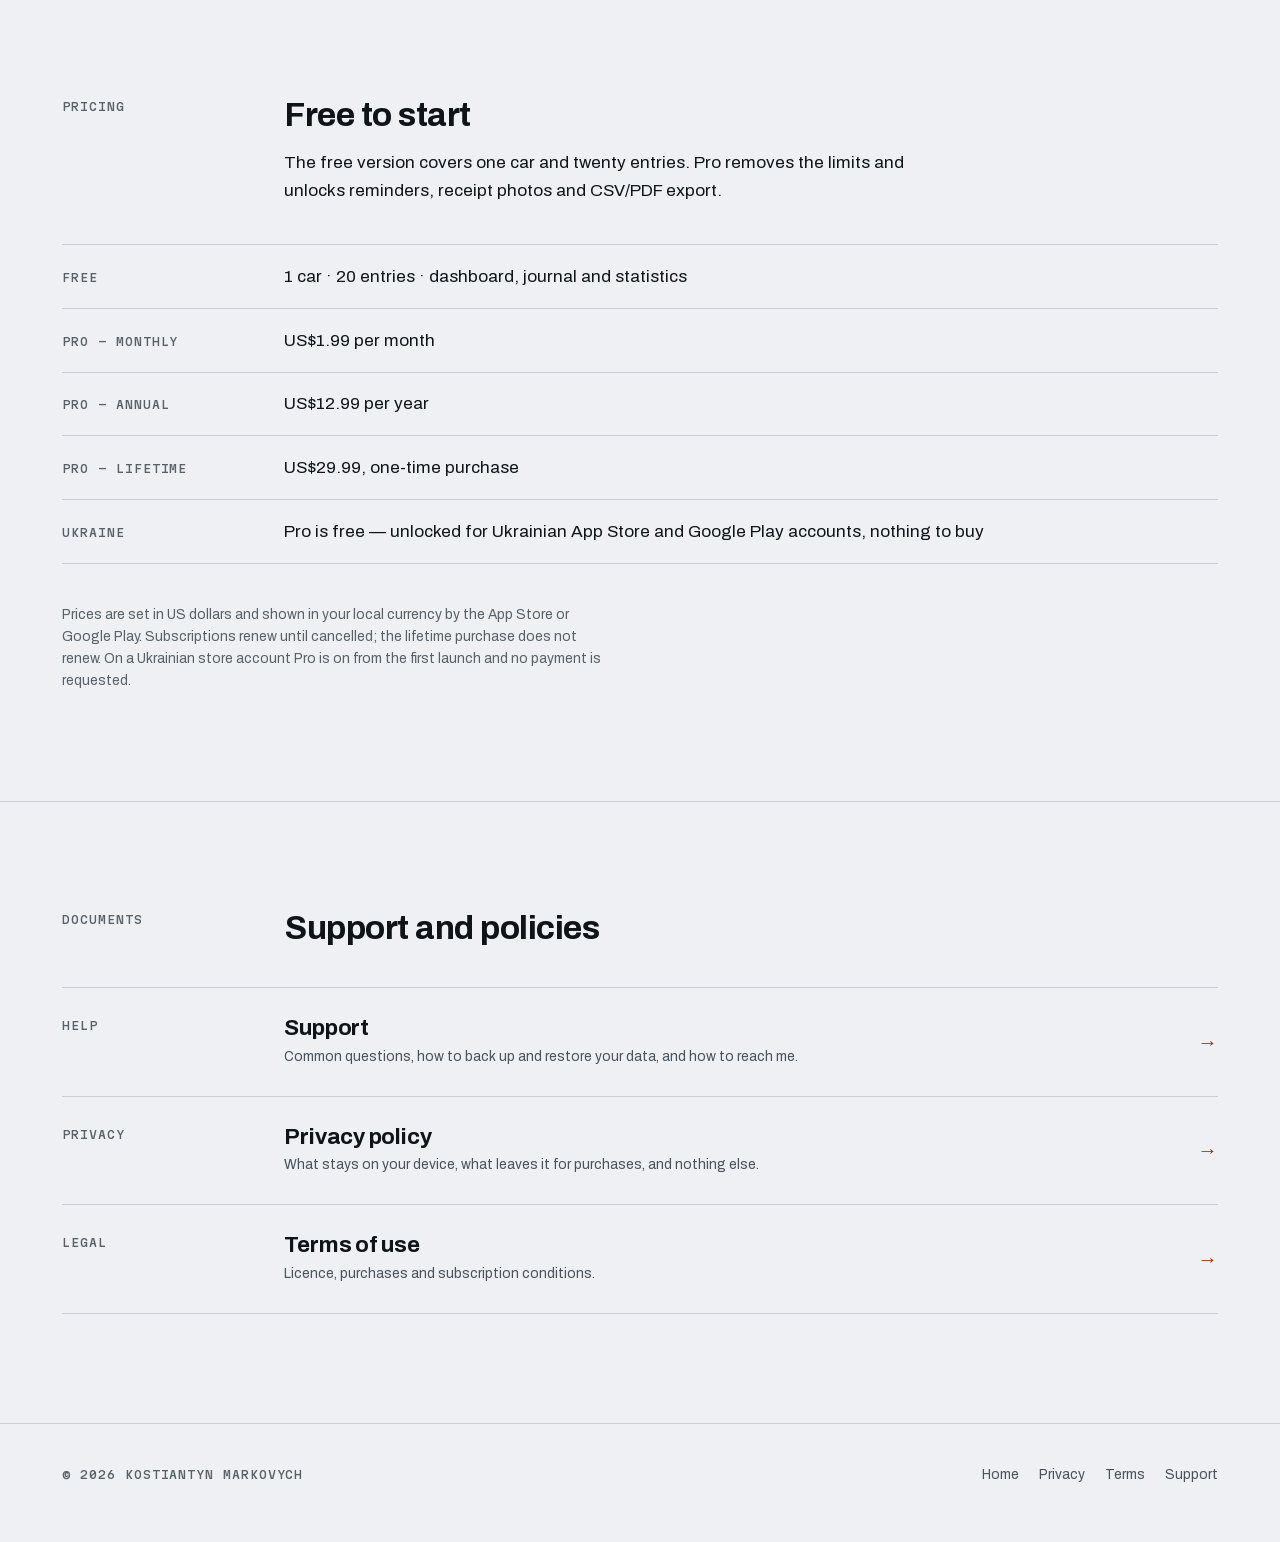
==== commit 2c5adc31: "feat(autospend): Pro безкоштовний в Україні — лендінг і сторінка підтримки Co-Authored-By: Claude Op" ====
--- a/autospend/index.html
+++ b/autospend/index.html
@@ -102,8 +102,9 @@
         <div><dt>Pro — monthly</dt><dd>US$1.99 per month</dd></div>
         <div><dt>Pro — annual</dt><dd>US$12.99 per year</dd></div>
         <div><dt>Pro — lifetime</dt><dd>US$29.99, one-time purchase</dd></div>
+        <div><dt>Ukraine</dt><dd>Pro is free — unlocked for Ukrainian App Store and Google Play accounts, nothing to buy</dd></div>
       </dl>
-      <p style="color:var(--ink-3);font-size:var(--text-sm)">Prices are set in US dollars and shown in your local currency by the App Store or Google Play. Subscriptions renew until cancelled; the lifetime purchase does not renew.</p>
+      <p style="color:var(--ink-3);font-size:var(--text-sm)">Prices are set in US dollars and shown in your local currency by the App Store or Google Play. Subscriptions renew until cancelled; the lifetime purchase does not renew. On a Ukrainian store account Pro is on from the first launch and no payment is requested.</p>
     </div>
   </section>
 
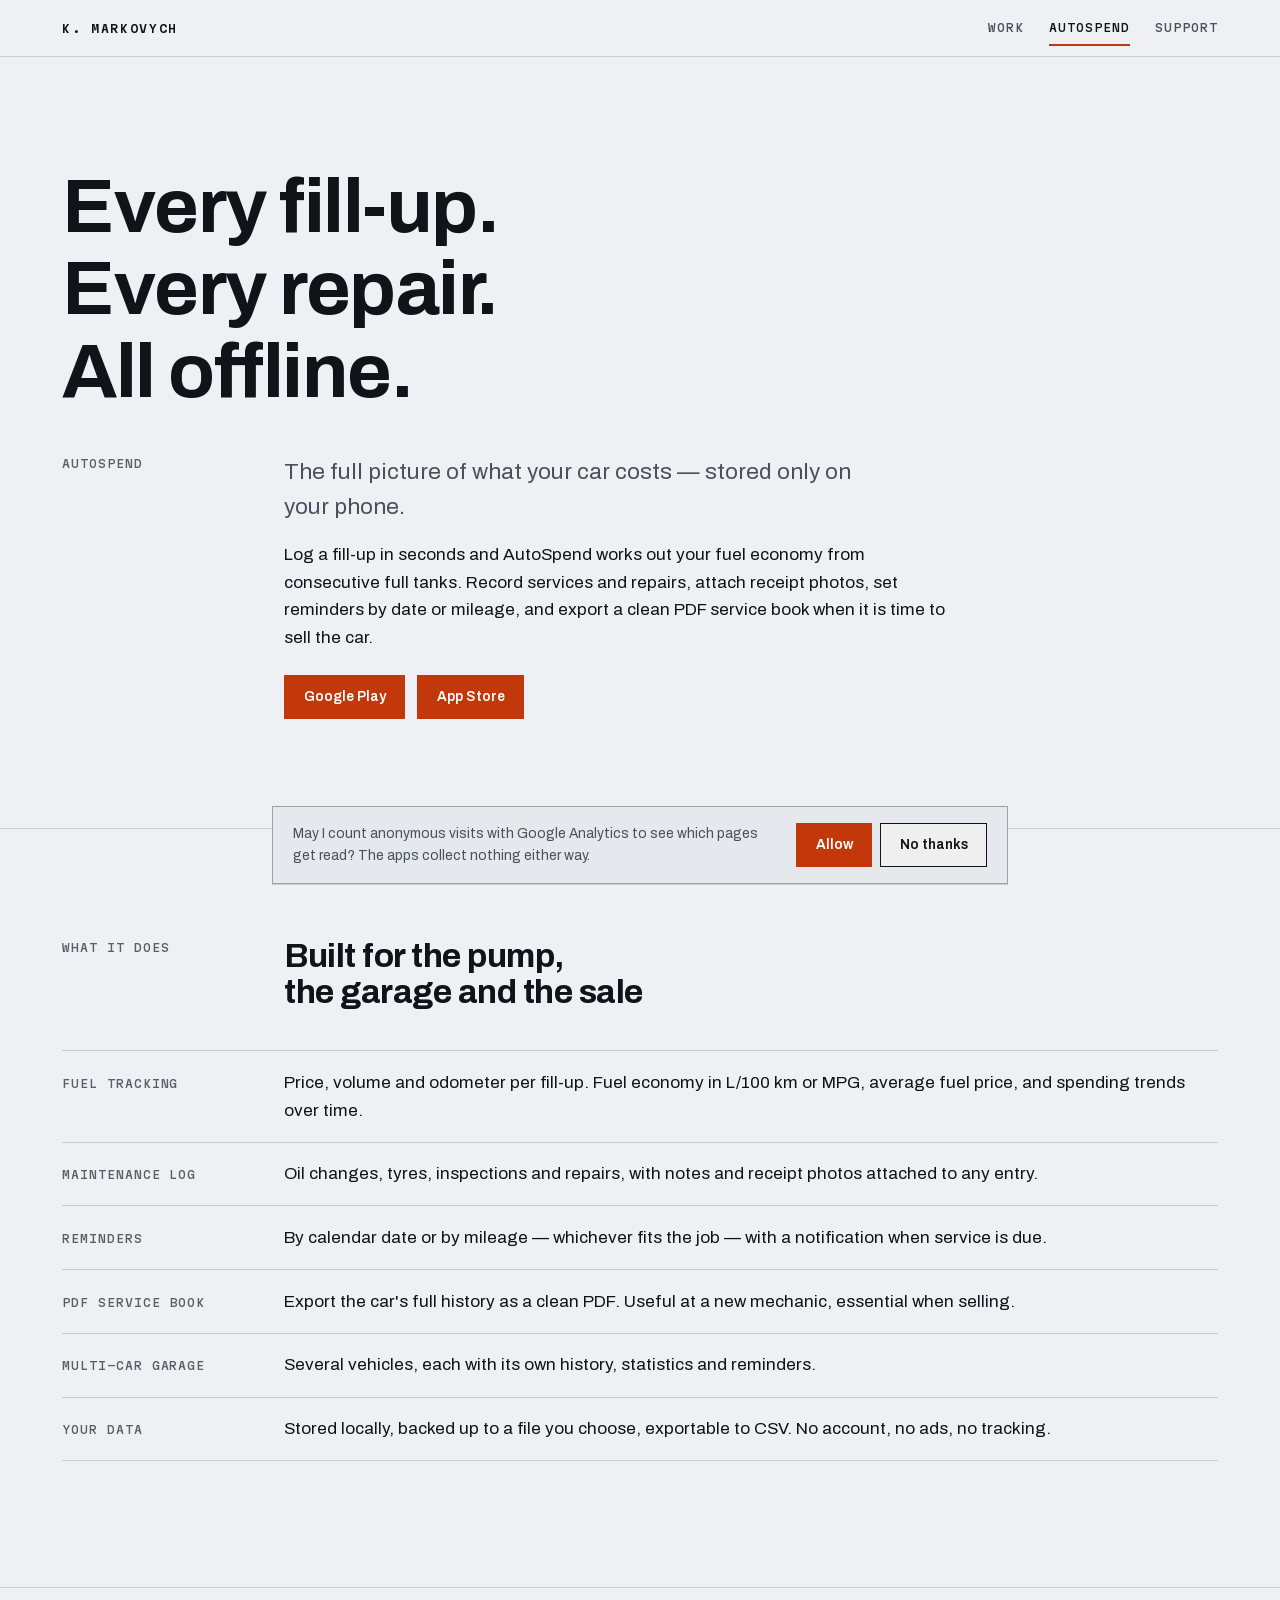
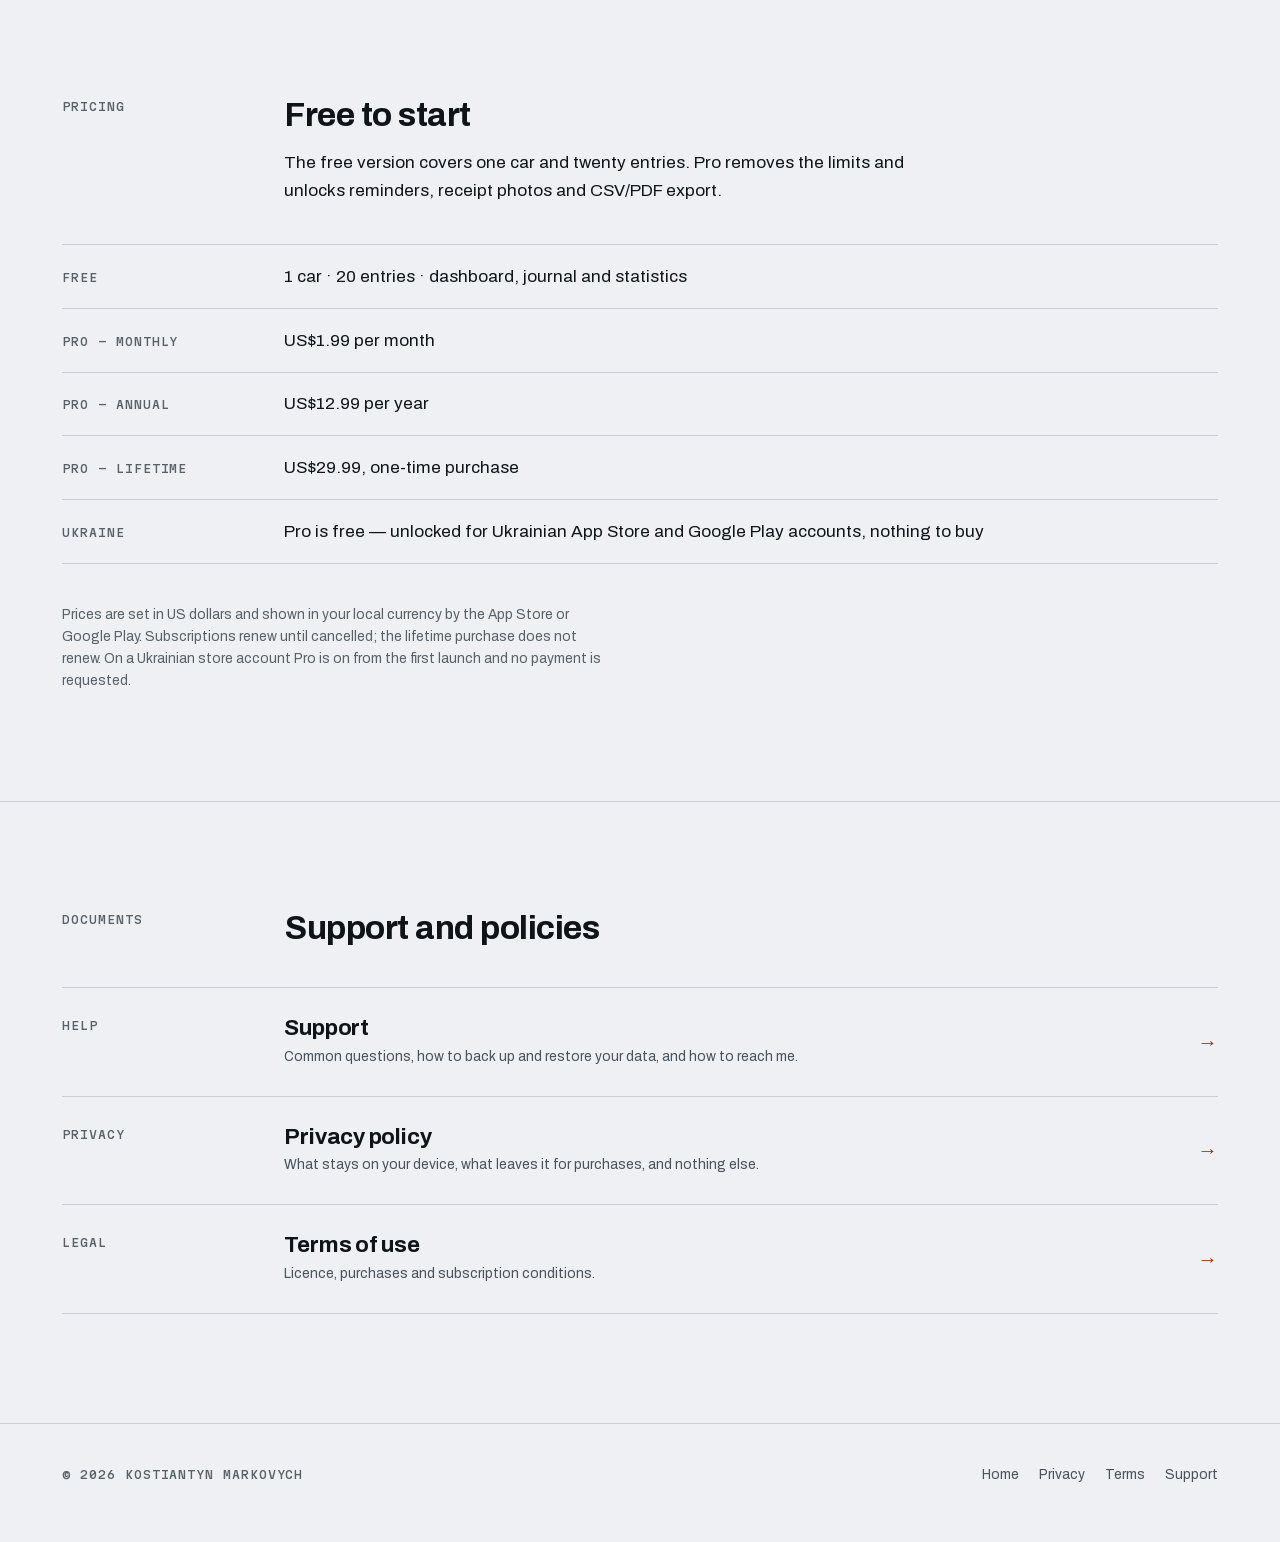
==== commit ef56d5f2: "feat(site): Google Analytics 4 за згодою + розкриття в політиці приватності - assets/analytics.js: ж" ====
--- a/autospend/index.html
+++ b/autospend/index.html
@@ -146,5 +146,6 @@
     </nav>
   </div>
 </footer>
+<script src="/assets/analytics.js" defer></script>
 </body>
 </html>
--- a/assets/site.css
+++ b/assets/site.css
@@ -375,3 +375,43 @@
 @media (prefers-reduced-motion: reduce) {
   * { animation: none !important; transition: none !important; }
 }
+
+/* Consent banner: hairline card on the paper, same language as the rest
+   of the site. Sits above the fold only until it is answered once. */
+.consent {
+  position: fixed;
+  left: var(--pad-x);
+  right: var(--pad-x);
+  bottom: 1rem;
+  z-index: 20;
+  margin-inline: auto;
+  max-width: 46rem;
+  display: flex;
+  flex-wrap: wrap;
+  gap: 1rem;
+  align-items: center;
+  justify-content: space-between;
+  padding: 1rem 1.25rem;
+  background: var(--paper-2);
+  border: 1px solid var(--rule-strong);
+  box-shadow: 0 1px 0 var(--rule);
+}
+
+.consent p {
+  margin: 0;
+  flex: 1 1 20rem;
+  font-size: var(--text-sm);
+  color: var(--ink-2);
+}
+
+.consent-actions {
+  display: flex;
+  gap: 0.5rem;
+  flex-wrap: wrap;
+}
+
+.consent .btn {
+  font-size: var(--text-sm);
+  cursor: pointer;
+  font-family: inherit;
+}
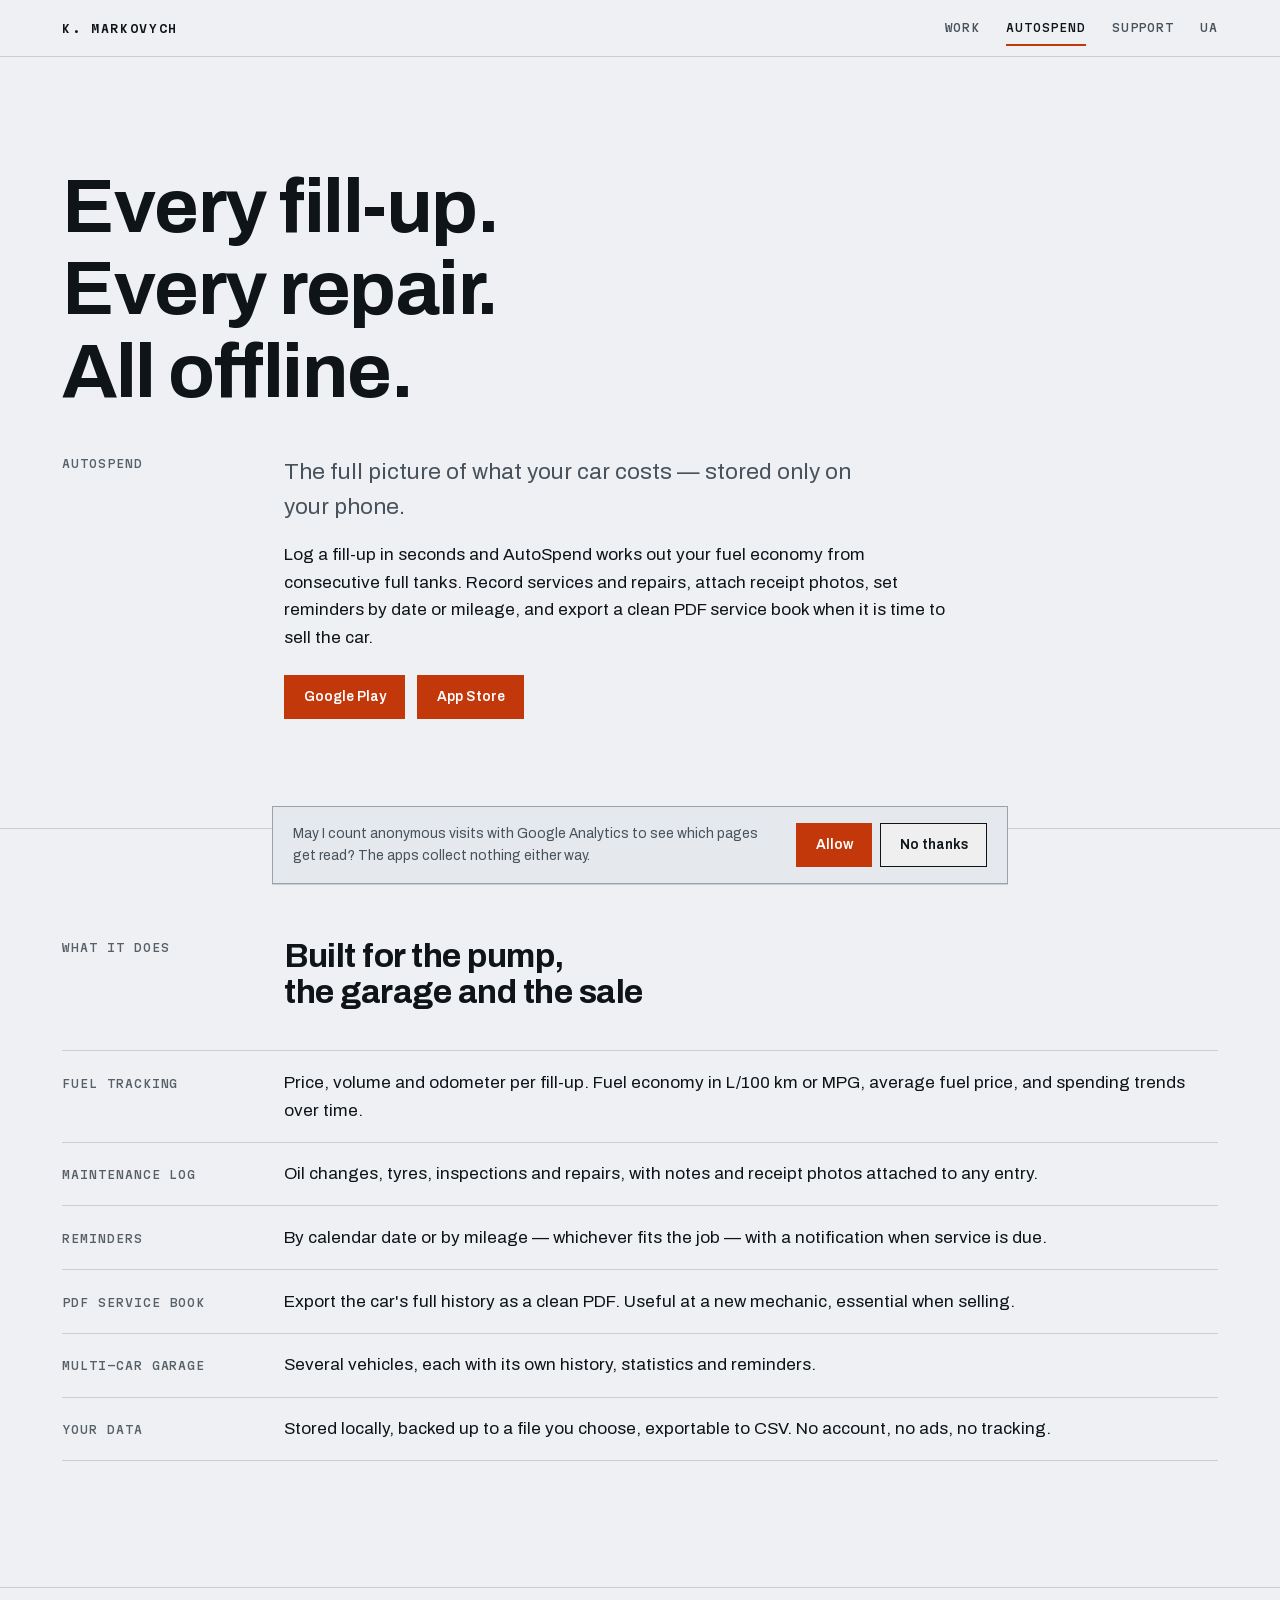
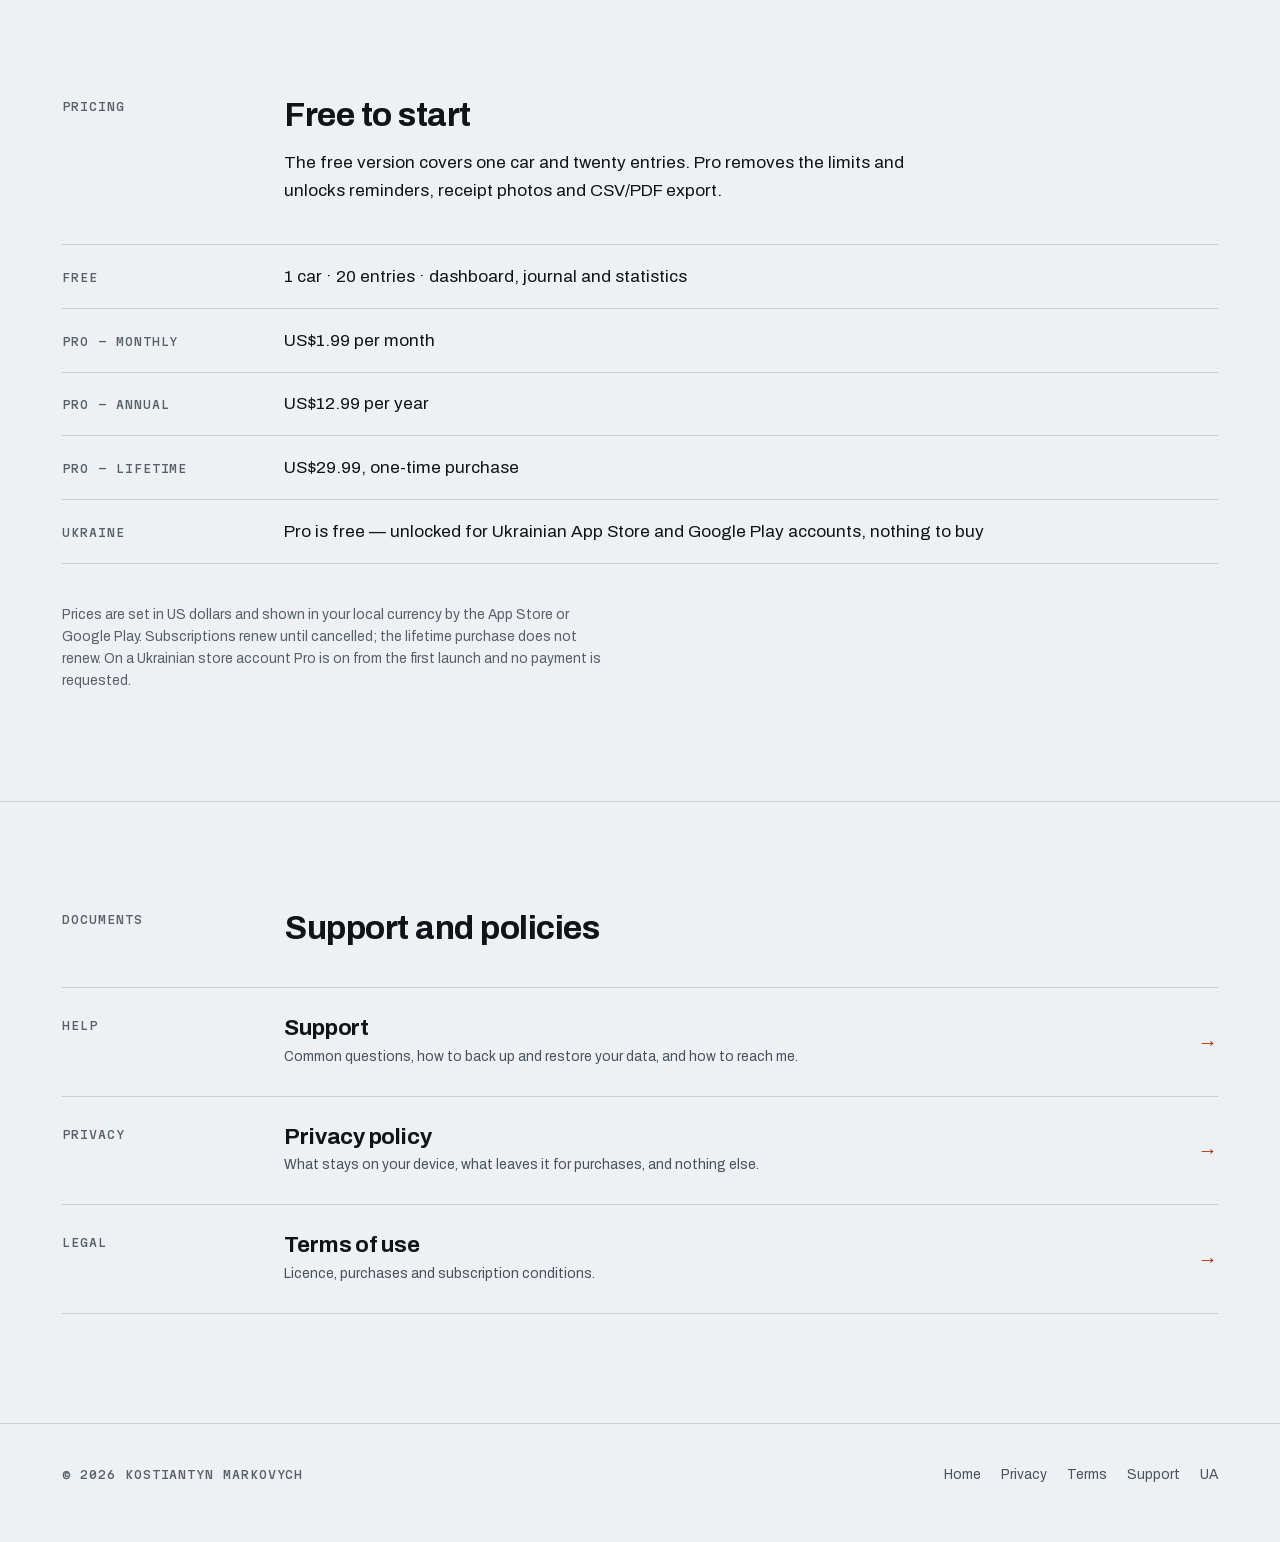
==== commit 649a0687: "feat(site): українська версія сайту - /uk/, /uk/autospend/, /uk/autospend/support/, /uk/autospend/te" ====
--- a/autospend/index.html
+++ b/autospend/index.html
@@ -6,6 +6,9 @@
 <title>AutoSpend — offline car maintenance log</title>
 <meta name="description" content="Log fuel, service and repairs offline. Fuel economy, reminders by date or mileage, receipt photos and a PDF service book. No account, no ads.">
 <link rel="canonical" href="https://kmarkovych.com/autospend/">
+<link rel="alternate" hreflang="en" href="https://kmarkovych.com/autospend/">
+<link rel="alternate" hreflang="uk" href="https://kmarkovych.com/uk/autospend/">
+<link rel="alternate" hreflang="x-default" href="https://kmarkovych.com/autospend/">
 <meta property="og:title" content="AutoSpend — offline car maintenance log">
 <meta property="og:description" content="Fuel economy, service reminders and a PDF service book. Everything stays on your device.">
 <meta property="og:type" content="website">
@@ -31,6 +34,7 @@
       <a href="/#work">Work</a>
       <a href="/autospend/" aria-current="page">AutoSpend</a>
       <a href="/autospend/support/">Support</a>
+      <a href="/uk/autospend/" hreflang="uk" lang="uk">UA</a>
     </nav>
   </div>
 </header>
@@ -143,6 +147,7 @@
       <a href="/autospend/privacy/">Privacy</a>
       <a href="/autospend/terms/">Terms</a>
       <a href="/autospend/support/">Support</a>
+      <a href="/uk/autospend/" hreflang="uk" lang="uk">UA</a>
     </nav>
   </div>
 </footer>
